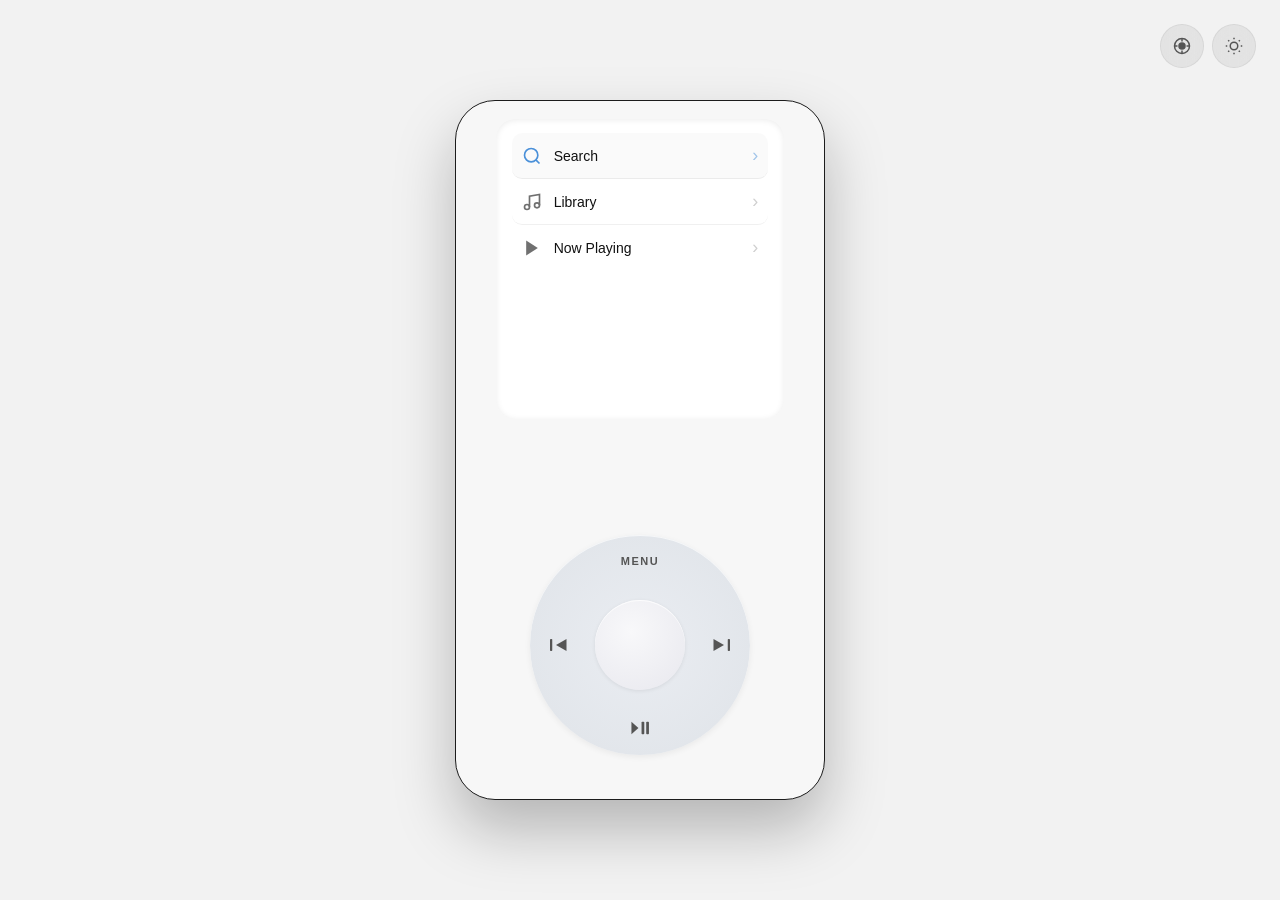
==== static/index.html @ bee4ed1a "Optimize search speed, 8 color themes, and quality selector" ====
<!DOCTYPE html>
<html lang="en">

<head>
  <meta charset="UTF-8">
  <meta name="viewport" content="width=device-width, initial-scale=1.0, maximum-scale=1.0, user-scalable=no">
  <title>iPod Music Player</title>
  <meta name="description" content="Pixel-accurate iPod Classic with light/dark theme toggle">
  <link rel="stylesheet" href="/static/style.css">
</head>

<body>
  <div class="canvas">
    <!-- Theme controls -->
    <div class="theme-controls">
      <button class="theme-cycle" id="themeCycle" title="Change color theme">
        <svg width="18" height="18" viewBox="0 0 24 24" fill="none" stroke="currentColor" stroke-width="2">
          <circle cx="12" cy="12" r="10" />
          <circle cx="12" cy="12" r="4" fill="currentColor" />
          <line x1="12" y1="2" x2="12" y2="6" />
          <line x1="12" y1="18" x2="12" y2="22" />
          <line x1="2" y1="12" x2="6" y2="12" />
          <line x1="18" y1="12" x2="22" y2="12" />
        </svg>
      </button>
      <button class="theme-toggle" id="themeToggle" title="Light / Dark">
        <svg id="themeIconSun" width="18" height="18" viewBox="0 0 24 24" fill="none" stroke="currentColor"
          stroke-width="2">
          <circle cx="12" cy="12" r="5" />
          <line x1="12" y1="1" x2="12" y2="3" />
          <line x1="12" y1="21" x2="12" y2="23" />
          <line x1="4.22" y1="4.22" x2="5.64" y2="5.64" />
          <line x1="18.36" y1="18.36" x2="19.78" y2="19.78" />
          <line x1="1" y1="12" x2="3" y2="12" />
          <line x1="21" y1="12" x2="23" y2="12" />
          <line x1="4.22" y1="19.78" x2="5.64" y2="18.36" />
          <line x1="18.36" y1="5.64" x2="19.78" y2="4.22" />
        </svg>
        <svg id="themeIconMoon" width="18" height="18" viewBox="0 0 24 24" fill="none" stroke="currentColor"
          stroke-width="2" style="display:none">
          <path d="M21 12.79A9 9 0 1111.21 3 7 7 0 0021 12.79z" />
        </svg>
      </button>
    </div>

    <!-- Single iPod device -->
    <div class="device" id="device">
      <div class="screen" id="screen">

        <!-- MENU VIEW -->
        <div class="view active" id="viewMenu">
          <div class="menu-list">
            <div class="menu-item selected" data-action="search">
              <svg class="menu-icon" width="18" height="18" viewBox="0 0 24 24" fill="none" stroke="currentColor"
                stroke-width="2">
                <circle cx="11" cy="11" r="8" />
                <path d="M21 21l-4.35-4.35" />
              </svg>
              <span>Search</span><span class="menu-arrow">›</span>
            </div>
            <div class="menu-item" data-action="library">
              <svg class="menu-icon" width="18" height="18" viewBox="0 0 24 24" fill="none" stroke="currentColor"
                stroke-width="2">
                <path d="M9 18V5l12-2v13" />
                <circle cx="6" cy="18" r="3" />
                <circle cx="18" cy="16" r="3" />
              </svg>
              <span>Library</span><span class="menu-badge" id="libraryBadge"></span><span class="menu-arrow">›</span>
            </div>
            <div class="menu-item" data-action="nowplaying">
              <svg class="menu-icon" width="18" height="18" viewBox="0 0 24 24" fill="currentColor">
                <polygon points="5,3 19,12 5,21" />
              </svg>
              <span>Now Playing</span><span class="menu-arrow">›</span>
            </div>
          </div>
        </div>

        <!-- SEARCH VIEW -->
        <div class="view" id="viewSearch">
          <div class="search-container">
            <input type="text" id="searchInput" placeholder="Search songs..." autocomplete="off" spellcheck="false">
          </div>
          <div class="suggestions-dropdown hidden" id="suggestionsDropdown"></div>
          <div id="searchStatus" class="search-status"></div>
          <div id="searchResult" class="search-result hidden">
            <div class="result-title" id="resultTitle"></div>
            <div class="result-meta" id="resultMeta"></div>
            <div class="quality-selector" id="qualitySelector">
              <div class="quality-label">Quality</div>
              <div class="quality-options">
                <button class="quality-opt" data-quality="320" data-label="High">
                  <span class="q-name">High</span>
                  <span class="q-detail">320kbps · <span class="q-size"></span></span>
                </button>
                <button class="quality-opt active" data-quality="192" data-label="Medium">
                  <span class="q-name">Medium</span>
                  <span class="q-detail">192kbps · <span class="q-size"></span></span>
                </button>
                <button class="quality-opt" data-quality="128" data-label="Low">
                  <span class="q-name">Low</span>
                  <span class="q-detail">128kbps · <span class="q-size"></span></span>
                </button>
              </div>
            </div>
            <button id="downloadBtn" class="download-btn"><svg width="14" height="14" viewBox="0 0 24 24" fill="none"
                stroke="currentColor" stroke-width="2.5">
                <path d="M21 15v4a2 2 0 01-2 2H5a2 2 0 01-2-2v-4" />
                <polyline points="7,10 12,15 17,10" />
                <line x1="12" y1="15" x2="12" y2="3" />
              </svg><span>Download</span></button>
            <div class="download-progress-wrap hidden" id="downloadProgressWrap">
              <div class="download-progress-bar">
                <div class="download-progress-fill" id="downloadProgressFill"></div>
              </div>
              <div class="download-progress-text" id="downloadProgressText">0%</div>
            </div>
            <div id="downloadStatus" class="download-status"></div>
          </div>
        </div>

        <!-- LIBRARY VIEW -->
        <div class="view" id="viewLibrary">
          <div class="library-list" id="libraryList">
            <div class="library-empty">No songs yet.<br>Search & download!</div>
          </div>
        </div>

        <!-- NOW PLAYING VIEW -->
        <div class="view" id="viewNowPlaying">
          <div class="np-content">
            <div class="np-artwork" id="npArtwork">
              <div class="np-artwork-placeholder">
                <svg width="40" height="40" viewBox="0 0 24 24" fill="currentColor">
                  <path d="M12 3v10.55c-.59-.34-1.27-.55-2-.55C7.79 13 6 14.79 6 17s1.79 4 4 4 4-1.79 4-4V7h4V3h-6z" />
                </svg>
              </div>
            </div>
            <div class="np-info">
              <div class="np-title" id="npTitle">No song playing</div>
              <div class="np-artist" id="npArtist"></div>
              <div class="np-trackcount" id="npTrackNum"></div>
            </div>
          </div>
          <div class="np-transport">
            <div class="np-transport-icons">
              <button class="transport-icon-btn" id="btnShuffle" title="Shuffle"><svg width="16" height="16"
                  viewBox="0 0 24 24" fill="none" stroke="currentColor" stroke-width="2">
                  <polyline points="16,3 21,3 21,8" />
                  <line x1="4" y1="20" x2="21" y2="3" />
                  <polyline points="21,16 21,21 16,21" />
                  <line x1="15" y1="15" x2="21" y2="21" />
                  <line x1="4" y1="4" x2="9" y2="9" />
                </svg></button>
              <button class="transport-icon-btn" id="btnRepeat" title="Repeat"><svg width="16" height="16"
                  viewBox="0 0 24 24" fill="none" stroke="currentColor" stroke-width="2">
                  <polyline points="17,1 21,5 17,9" />
                  <path d="M3 11V9a4 4 0 014-4h14" />
                  <polyline points="7,23 3,19 7,15" />
                  <path d="M21 13v2a4 4 0 01-4 4H3" />
                </svg></button>
            </div>
            <div class="progress-bar-container">
              <div class="progress-bar" id="npProgressBar">
                <div class="progress-fill" id="npProgressFill" style="width:0%"></div>
                <div class="progress-knob" id="npProgressKnob"></div>
              </div>
            </div>
            <div class="progress-times">
              <span class="progress-time" id="npTimeElapsed">0:00</span>
              <span class="progress-time" id="npTimeTotal">-0:00</span>
            </div>
          </div>
        </div>

        <div class="loading-overlay hidden" id="loadingOverlay">
          <div class="loading-disc"></div>
          <div class="loading-text" id="loadingText">Loading...</div>
        </div>
        <div class="toast hidden" id="toast"></div>
      </div>

      <!-- Click Wheel -->
      <div class="wheel" id="clickWheel">
        <button class="wheel-label wheel-label-top" id="btnMenu">MENU</button>
        <button class="wheel-label wheel-label-left" id="btnPrev">
          <svg width="18" height="14" viewBox="0 0 24 18" fill="currentColor">
            <rect x="0" y="1" width="3" height="16" rx="1" />
            <polygon points="22,1 8,9 22,17" />
          </svg>
        </button>
        <button class="wheel-label wheel-label-right" id="btnNext">
          <svg width="18" height="14" viewBox="0 0 24 18" fill="currentColor">
            <rect x="21" y="1" width="3" height="16" rx="1" />
            <polygon points="2,1 16,9 2,17" />
          </svg>
        </button>
        <button class="wheel-label wheel-label-bottom" id="btnPlay">
          <svg width="20" height="14" viewBox="0 0 24 18" fill="currentColor">
            <polygon points="1,1 10,9 1,17" />
            <rect x="14" y="1" width="3.5" height="16" rx="1" />
            <rect x="20" y="1" width="3.5" height="16" rx="1" />
          </svg>
        </button>
        <button class="wheel-center" id="btnSelect"></button>
      </div>
    </div>
  </div>

  <audio id="audioPlayer" preload="auto"></audio>
  <script src="/static/app.js"></script>
</body>

</html>
---- static/style.css ----
* {
  margin: 0;
  padding: 0;
  box-sizing: border-box
}

/* ═══ THEME VARIABLES ═══ */
:root {
  --bg: #f2f2f2;
  --device-bg: #f7f7f7;
  --device-border: #1c1c1c;
  --device-shadow: rgba(0, 0, 0, 0.25);
  --screen-bg: #ffffff;
  --screen-shadow: rgba(0, 0, 0, 0.08);
  --header-color: #6b6b6b;
  --text-primary: #111;
  --text-secondary: #666;
  --text-muted: #999;
  --artwork-bg: #e8e8ee;
  --icon-color: #555;
  --transport-icon: #999;
  --bar-bg: #e5e5e5;
  --wheel-bg: radial-gradient(circle at center, #eaedf2 0%, #dfe3e8 100%);
  --wheel-shadow-outer: rgba(0, 0, 0, 0.06);
  --wheel-inner: rgba(255, 255, 255, 0.7);
  --center-bg: radial-gradient(circle at 40% 35%, #f8f8fa, #e8e8ee);
  --center-shadow: rgba(0, 0, 0, 0.08);
  --center-inner: rgba(255, 255, 255, 0.8);
  --wheel-label-color: #555;
  --divider: rgba(0, 0, 0, 0.06);
  --input-bg: rgba(0, 0, 0, 0.04);
  --input-border: rgba(0, 0, 0, 0.1);
  --card-bg: rgba(0, 0, 0, 0.02);
  --card-border: rgba(0, 0, 0, 0.06);
  --badge-text: #fff;
  --toggle-bg: rgba(0, 0, 0, 0.06);
  --toggle-color: #555;
  --accent: #4a90d9;
  --accent-fill: linear-gradient(90deg, #4aa3ff, #5bb0ff);
  --success: #4caf50;
  --danger: #ef5350;
}

/* Dark */
[data-theme="dark"] {
  --bg: #16181d;
  --device-bg: #1e2128;
  --device-border: #2a2d36;
  --device-shadow: rgba(0, 0, 0, 0.35);
  --screen-bg: linear-gradient(180deg, #252830 0%, #1a1d24 100%);
  --screen-shadow: rgba(0, 0, 0, 0.2);
  --header-color: #9ca3b0;
  --text-primary: #eaedf2;
  --text-secondary: #a8b0c0;
  --text-muted: #5e6678;
  --artwork-bg: #282c36;
  --icon-color: #7a84a0;
  --transport-icon: #7a84a0;
  --bar-bg: #30343e;
  --wheel-bg: radial-gradient(circle at center, #23262e 0%, #1c1f26 70%);
  --wheel-shadow-outer: rgba(0, 0, 0, 0.12);
  --wheel-inner: rgba(255, 255, 255, 0.04);
  --center-bg: radial-gradient(circle at 40% 35%, #2e3240, #252830);
  --center-shadow: rgba(0, 0, 0, 0.15);
  --center-inner: rgba(255, 255, 255, 0.05);
  --wheel-label-color: #7a84a0;
  --divider: rgba(255, 255, 255, 0.06);
  --input-bg: rgba(255, 255, 255, 0.07);
  --input-border: rgba(255, 255, 255, 0.1);
  --card-bg: rgba(255, 255, 255, 0.04);
  --card-border: rgba(255, 255, 255, 0.07);
  --badge-text: #fff;
  --toggle-bg: rgba(255, 255, 255, 0.07);
  --toggle-color: #9ca3b0;
  --accent: #6c8cff;
  --accent-fill: linear-gradient(90deg, #6c8cff, #a78bfa);
  --success: #5ee0a0;
  --danger: #f87171;
}

/* ═══ DARK FUTURISTIC THEMES ═══ */

/* Cyber Violet — deep purple + electric cyan */
[data-theme="cyber"] {
  --bg: #0a0a1a;
  --device-bg: #0f0f2a;
  --device-border: #1a1a3e;
  --device-shadow: rgba(138, 43, 226, 0.2);
  --screen-bg: linear-gradient(180deg, #12122e 0%, #08081a 100%);
  --screen-shadow: rgba(0, 0, 0, 0.4);
  --text-primary: #e8e0ff;
  --text-secondary: #b8a5e0;
  --text-muted: #6a5a8e;
  --artwork-bg: #1a1a3e;
  --icon-color: #8a6abf;
  --transport-icon: #8a6abf;
  --bar-bg: #1e1e42;
  --wheel-bg: radial-gradient(circle at center, #15153a 0%, #0c0c24 70%);
  --wheel-shadow-outer: rgba(138, 43, 226, 0.1);
  --wheel-inner: rgba(138, 43, 226, 0.04);
  --center-bg: radial-gradient(circle at 40% 35%, #1e1e48, #12122e);
  --center-shadow: rgba(0, 0, 0, 0.3);
  --center-inner: rgba(138, 43, 226, 0.06);
  --wheel-label-color: #8a6abf;
  --divider: rgba(138, 43, 226, 0.08);
  --input-bg: rgba(138, 43, 226, 0.08);
  --input-border: rgba(138, 43, 226, 0.15);
  --card-bg: rgba(138, 43, 226, 0.04);
  --card-border: rgba(138, 43, 226, 0.1);
  --badge-text: #fff;
  --toggle-bg: rgba(138, 43, 226, 0.1);
  --toggle-color: #b8a5e0;
  --accent: #00e5ff;
  --accent-fill: linear-gradient(90deg, #00e5ff, #7c4dff);
  --success: #00e676;
  --danger: #ff1744;
  --header-color: #8a6abf;
}

/* Neon Emerald — dark charcoal + neon green */
[data-theme="neon"] {
  --bg: #050a08;
  --device-bg: #0a1510;
  --device-border: #0d2018;
  --device-shadow: rgba(0, 255, 136, 0.12);
  --screen-bg: linear-gradient(180deg, #0d1f18 0%, #060e0a 100%);
  --screen-shadow: rgba(0, 0, 0, 0.4);
  --text-primary: #e0fff0;
  --text-secondary: #8fd4b0;
  --text-muted: #4a7a62;
  --artwork-bg: #0d2018;
  --icon-color: #5ab888;
  --transport-icon: #5ab888;
  --bar-bg: #122d20;
  --wheel-bg: radial-gradient(circle at center, #0f2418 0%, #081510 70%);
  --wheel-shadow-outer: rgba(0, 255, 136, 0.06);
  --wheel-inner: rgba(0, 255, 136, 0.03);
  --center-bg: radial-gradient(circle at 40% 35%, #143828, #0d2018);
  --center-shadow: rgba(0, 0, 0, 0.3);
  --center-inner: rgba(0, 255, 136, 0.05);
  --wheel-label-color: #5ab888;
  --divider: rgba(0, 255, 136, 0.06);
  --input-bg: rgba(0, 255, 136, 0.06);
  --input-border: rgba(0, 255, 136, 0.12);
  --card-bg: rgba(0, 255, 136, 0.03);
  --card-border: rgba(0, 255, 136, 0.08);
  --badge-text: #fff;
  --toggle-bg: rgba(0, 255, 136, 0.08);
  --toggle-color: #8fd4b0;
  --accent: #00ff88;
  --accent-fill: linear-gradient(90deg, #00ff88, #00cc6a);
  --success: #00ff88;
  --danger: #ff4444;
  --header-color: #5ab888;
}

/* Molten — obsidian black + molten orange-red */
[data-theme="molten"] {
  --bg: #0a0604;
  --device-bg: #140c08;
  --device-border: #2a1508;
  --device-shadow: rgba(255, 87, 34, 0.15);
  --screen-bg: linear-gradient(180deg, #1a0e08 0%, #0a0604 100%);
  --screen-shadow: rgba(0, 0, 0, 0.4);
  --text-primary: #fff0e0;
  --text-secondary: #d4a87a;
  --text-muted: #7a5a3a;
  --artwork-bg: #2a1508;
  --icon-color: #c07040;
  --transport-icon: #c07040;
  --bar-bg: #2d1810;
  --wheel-bg: radial-gradient(circle at center, #1a0e08 0%, #100804 70%);
  --wheel-shadow-outer: rgba(255, 87, 34, 0.08);
  --wheel-inner: rgba(255, 87, 34, 0.03);
  --center-bg: radial-gradient(circle at 40% 35%, #241408, #1a0e08);
  --center-shadow: rgba(0, 0, 0, 0.3);
  --center-inner: rgba(255, 87, 34, 0.05);
  --wheel-label-color: #c07040;
  --divider: rgba(255, 87, 34, 0.06);
  --input-bg: rgba(255, 87, 34, 0.06);
  --input-border: rgba(255, 87, 34, 0.12);
  --card-bg: rgba(255, 87, 34, 0.03);
  --card-border: rgba(255, 87, 34, 0.08);
  --badge-text: #fff;
  --toggle-bg: rgba(255, 87, 34, 0.08);
  --toggle-color: #d4a87a;
  --accent: #ff5722;
  --accent-fill: linear-gradient(90deg, #ff5722, #ff9100);
  --success: #ffab00;
  --danger: #ff1744;
  --header-color: #c07040;
}

/* ═══ MINIMALIST THEMES ═══ */

/* Sand — warm cream + terracotta */
[data-theme="sand"] {
  --bg: #f5f0e8;
  --device-bg: #faf6ee;
  --device-border: #c8b8a0;
  --device-shadow: rgba(120, 90, 50, 0.12);
  --screen-bg: #fdfaf4;
  --screen-shadow: rgba(120, 90, 50, 0.06);
  --text-primary: #3a2e22;
  --text-secondary: #7a6a55;
  --text-muted: #b0a08a;
  --artwork-bg: #efe8da;
  --icon-color: #8a7a65;
  --transport-icon: #b0a08a;
  --bar-bg: #e8e0d0;
  --wheel-bg: radial-gradient(circle at center, #f0e8d8 0%, #e5dcc8 100%);
  --wheel-shadow-outer: rgba(120, 90, 50, 0.06);
  --wheel-inner: rgba(255, 255, 255, 0.7);
  --center-bg: radial-gradient(circle at 40% 35%, #faf6ee, #efe8da);
  --center-shadow: rgba(120, 90, 50, 0.08);
  --center-inner: rgba(255, 255, 255, 0.8);
  --wheel-label-color: #8a7a65;
  --divider: rgba(120, 90, 50, 0.06);
  --input-bg: rgba(120, 90, 50, 0.04);
  --input-border: rgba(120, 90, 50, 0.1);
  --card-bg: rgba(120, 90, 50, 0.02);
  --card-border: rgba(120, 90, 50, 0.06);
  --badge-text: #fff;
  --toggle-bg: rgba(120, 90, 50, 0.06);
  --toggle-color: #8a7a65;
  --accent: #c45e3a;
  --accent-fill: linear-gradient(90deg, #c45e3a, #d4784e);
  --success: #6a9a5a;
  --danger: #c44a3a;
  --header-color: #8a7a65;
}

/* Ocean — soft blue-grey + deep teal */
[data-theme="ocean"] {
  --bg: #edf2f7;
  --device-bg: #f5f8fb;
  --device-border: #a0b8d0;
  --device-shadow: rgba(50, 80, 120, 0.12);
  --screen-bg: #f8fbfd;
  --screen-shadow: rgba(50, 80, 120, 0.06);
  --text-primary: #1a2a3a;
  --text-secondary: #4a6a8a;
  --text-muted: #8aa0b8;
  --artwork-bg: #dce8f2;
  --icon-color: #5a7a98;
  --transport-icon: #8aa0b8;
  --bar-bg: #d0e0ee;
  --wheel-bg: radial-gradient(circle at center, #e5eef5 0%, #d5e2ee 100%);
  --wheel-shadow-outer: rgba(50, 80, 120, 0.06);
  --wheel-inner: rgba(255, 255, 255, 0.7);
  --center-bg: radial-gradient(circle at 40% 35%, #f0f5fa, #e0eaf4);
  --center-shadow: rgba(50, 80, 120, 0.08);
  --center-inner: rgba(255, 255, 255, 0.8);
  --wheel-label-color: #5a7a98;
  --divider: rgba(50, 80, 120, 0.06);
  --input-bg: rgba(50, 80, 120, 0.04);
  --input-border: rgba(50, 80, 120, 0.1);
  --card-bg: rgba(50, 80, 120, 0.02);
  --card-border: rgba(50, 80, 120, 0.06);
  --badge-text: #fff;
  --toggle-bg: rgba(50, 80, 120, 0.06);
  --toggle-color: #5a7a98;
  --accent: #0d8a8a;
  --accent-fill: linear-gradient(90deg, #0d8a8a, #14a0a0);
  --success: #2e8b57;
  --danger: #dc4a55;
  --header-color: #5a7a98;
}

/* Rose — blush pink + muted mauve */
[data-theme="rose"] {
  --bg: #f8f0f2;
  --device-bg: #fcf6f8;
  --device-border: #d4a8b8;
  --device-shadow: rgba(160, 80, 110, 0.1);
  --screen-bg: #fdf9fa;
  --screen-shadow: rgba(160, 80, 110, 0.06);
  --text-primary: #2e1a22;
  --text-secondary: #7a4a5e;
  --text-muted: #b88a9e;
  --artwork-bg: #f0dce4;
  --icon-color: #9a6a80;
  --transport-icon: #b88a9e;
  --bar-bg: #ecd0da;
  --wheel-bg: radial-gradient(circle at center, #f2e0e8 0%, #e8d0da 100%);
  --wheel-shadow-outer: rgba(160, 80, 110, 0.06);
  --wheel-inner: rgba(255, 255, 255, 0.7);
  --center-bg: radial-gradient(circle at 40% 35%, #faf2f6, #f0dce4);
  --center-shadow: rgba(160, 80, 110, 0.08);
  --center-inner: rgba(255, 255, 255, 0.8);
  --wheel-label-color: #9a6a80;
  --divider: rgba(160, 80, 110, 0.06);
  --input-bg: rgba(160, 80, 110, 0.04);
  --input-border: rgba(160, 80, 110, 0.1);
  --card-bg: rgba(160, 80, 110, 0.02);
  --card-border: rgba(160, 80, 110, 0.06);
  --badge-text: #fff;
  --toggle-bg: rgba(160, 80, 110, 0.06);
  --toggle-color: #9a6a80;
  --accent: #c44a7a;
  --accent-fill: linear-gradient(90deg, #c44a7a, #d06a90);
  --success: #6a9a6a;
  --danger: #c44a4a;
  --header-color: #9a6a80;
}

body {
  min-height: 100vh;
  display: flex;
  align-items: center;
  justify-content: center;
  background: var(--bg);
  font-family: -apple-system, BlinkMacSystemFont, 'Helvetica Neue', sans-serif;
  overflow: auto;
  -webkit-font-smoothing: antialiased;
  transition: background 0.4s ease
}

.canvas {
  display: flex;
  justify-content: center;
  align-items: center;
  min-height: 100vh;
  padding: 40px 20px;
  position: relative
}

/* Theme controls */
.theme-controls {
  position: fixed;
  top: 24px;
  right: 24px;
  display: flex;
  gap: 8px;
  z-index: 100;
}

.theme-toggle,
.theme-cycle {
  width: 44px;
  height: 44px;
  border-radius: 50%;
  background: var(--toggle-bg);
  border: 1px solid var(--divider);
  color: var(--toggle-color);
  cursor: pointer;
  display: flex;
  align-items: center;
  justify-content: center;
  transition: all 0.3s ease;
  backdrop-filter: blur(8px);
  -webkit-tap-highlight-color: transparent
}

.theme-toggle:hover,
.theme-cycle:hover {
  transform: scale(1.1);
  box-shadow: 0 2px 12px rgba(0, 0, 0, 0.1)
}

.theme-toggle:active,
.theme-cycle:active {
  transform: scale(0.95)
}

/* Device */
.device {
  width: 370px;
  height: 700px;
  border-radius: 40px;
  background: var(--device-bg);
  border: 1.5px solid var(--device-border);
  display: flex;
  flex-direction: column;
  align-items: center;
  padding: 18px 20px 24px;
  position: relative;
  user-select: none;
  box-shadow: 0 30px 60px var(--device-shadow);
  transition: background 0.4s ease, border-color 0.4s ease, box-shadow 0.4s ease
}

/* Screen */
.screen {
  width: 88%;
  height: 300px;
  border-radius: 20px;
  background: var(--screen-bg);
  overflow: hidden;
  position: relative;
  display: flex;
  flex-direction: column;
  box-shadow: inset 0 1px 6px var(--screen-shadow);
  transition: background 0.4s ease, box-shadow 0.4s ease
}

/* Views */
.view {
  position: absolute;
  top: 0;
  left: 0;
  right: 0;
  bottom: 0;
  padding: 0 16px 10px;
  display: none;
  flex-direction: column;
  overflow-y: auto;
  overflow-x: hidden
}

.view.active {
  display: flex
}

#viewMenu,
#viewSearch,
#viewLibrary {
  padding-top: 14px
}

#viewNowPlaying {
  padding-top: 0
}

.view::-webkit-scrollbar {
  width: 2px
}

.view::-webkit-scrollbar-thumb {
  background: rgba(74, 163, 255, 0.15);
  border-radius: 2px
}

/* Now Playing */
.np-content {
  display: flex;
  flex-direction: column;
  align-items: center;
  gap: 8px;
  padding: 14px 16px 0;
  flex: 1
}

.np-artwork {
  width: 110px;
  height: 110px;
  border-radius: 12px;
  background: var(--artwork-bg);
  display: flex;
  align-items: center;
  justify-content: center;
  overflow: hidden;
  flex-shrink: 0;
  box-shadow: 0 4px 14px rgba(0, 0, 0, 0.18);
  transition: background 0.3s
}

.np-artwork img {
  width: 100%;
  height: 100%;
  object-fit: cover
}

.np-artwork-placeholder {
  color: var(--text-muted);
  opacity: 0.5
}

.np-info {
  width: 100%;
  text-align: center;
  padding-top: 2px
}

.np-title {
  font-size: 16px;
  font-weight: 600;
  line-height: 1.25;
  margin-bottom: 4px;
  white-space: nowrap;
  overflow: hidden;
  text-overflow: ellipsis;
  color: var(--text-primary);
  transition: color 0.3s
}

.np-artist {
  font-size: 13px;
  margin-bottom: 4px;
  white-space: nowrap;
  overflow: hidden;
  text-overflow: ellipsis;
  color: var(--text-secondary);
  transition: color 0.3s
}

.np-trackcount {
  font-size: 11px;
  color: var(--text-muted);
  transition: color 0.3s
}

.np-transport {
  padding: 0 16px 12px;
  flex-shrink: 0
}

.np-transport-icons {
  display: flex;
  justify-content: space-between;
  align-items: center;
  margin-bottom: 6px;
  padding: 0 2px
}

.transport-icon-btn {
  background: none;
  border: none;
  cursor: pointer;
  padding: 4px;
  -webkit-tap-highlight-color: transparent;
  color: var(--transport-icon);
  opacity: 0.6;
  transition: all 0.1s
}

.transport-icon-btn:hover {
  opacity: 1
}

.transport-icon-btn.active {
  opacity: 1;
  color: var(--accent)
}

.progress-bar-container {
  padding: 0 2px
}

.progress-bar {
  width: 100%;
  height: 8px;
  border-radius: 8px;
  position: relative;
  overflow: visible;
  cursor: pointer;
  background: var(--bar-bg);
  transition: background 0.3s
}

.progress-fill {
  height: 100%;
  border-radius: 8px;
  background: var(--accent-fill);
  transition: width 0.3s linear
}

.progress-knob {
  position: absolute;
  top: 50%;
  left: 0%;
  transform: translate(-50%, -50%);
  width: 14px;
  height: 14px;
  background: #fff;
  border-radius: 50%;
  box-shadow: 0 1px 4px rgba(0, 0, 0, 0.35);
  pointer-events: none;
  z-index: 2;
  transition: left 0.3s linear
}

.progress-times {
  display: flex;
  justify-content: space-between;
  margin-top: 6px;
  padding: 0 2px
}

.progress-time {
  font-size: 12px;
  font-variant-numeric: tabular-nums;
  color: var(--text-muted);
  transition: color 0.3s
}

/* Click Wheel */
.wheel {
  width: 220px;
  height: 220px;
  border-radius: 50%;
  position: relative;
  margin-top: auto;
  margin-bottom: 20px;
  display: flex;
  align-items: center;
  justify-content: center;
  background: var(--wheel-bg);
  box-shadow: inset 0 1px 0 var(--wheel-inner), 0 2px 6px var(--wheel-shadow-outer);
  transition: all 0.4s ease
}

.wheel-center {
  width: 90px;
  height: 90px;
  border-radius: 50%;
  cursor: pointer;
  border: none;
  position: absolute;
  top: 50%;
  left: 50%;
  transform: translate(-50%, -50%);
  z-index: 3;
  background: var(--center-bg);
  box-shadow: 0 1px 4px var(--center-shadow), inset 0 1px 0 var(--center-inner);
  transition: all 0.3s ease;
  -webkit-tap-highlight-color: transparent;
  touch-action: manipulation
}

.wheel-center:active {
  transform: translate(-50%, -50%) scale(0.95);
  transition: all 0.03s
}

.wheel-label {
  position: absolute;
  z-index: 4;
  background: none;
  border: none;
  cursor: pointer;
  -webkit-tap-highlight-color: transparent;
  touch-action: manipulation;
  transition: all 0.08s;
  display: flex;
  align-items: center;
  justify-content: center;
  padding: 10px;
  color: var(--wheel-label-color);
  font-weight: 600;
  font-size: 11px;
  letter-spacing: 1.5px;
  font-family: inherit
}

.wheel-label-top {
  top: 10px;
  left: 50%;
  transform: translateX(-50%)
}

.wheel-label-top:active {
  transform: translateX(-50%) scale(0.9)
}

.wheel-label-bottom {
  bottom: 10px;
  left: 50%;
  transform: translateX(-50%)
}

.wheel-label-bottom:active {
  transform: translateX(-50%) scale(0.9)
}

.wheel-label-left {
  left: 10px;
  top: 50%;
  transform: translateY(-50%)
}

.wheel-label-left:active {
  transform: translateY(-50%) scale(0.85)
}

.wheel-label-right {
  right: 10px;
  top: 50%;
  transform: translateY(-50%)
}

.wheel-label-right:active {
  transform: translateY(-50%) scale(0.85)
}

/* Menu */
.menu-list {
  display: flex;
  flex-direction: column
}

.menu-item {
  display: flex;
  align-items: center;
  gap: 12px;
  padding: 12px 10px;
  border-radius: 10px;
  font-size: 14px;
  font-weight: 500;
  cursor: pointer;
  transition: all 0.1s;
  -webkit-tap-highlight-color: transparent;
  touch-action: manipulation;
  border-bottom: 1px solid var(--divider);
  color: var(--text-primary)
}

.menu-item:last-child {
  border-bottom: none
}

.menu-item:active {
  transform: scale(0.97)
}

.menu-item.selected {
  background: var(--card-bg)
}

.menu-icon {
  width: 20px;
  height: 20px;
  display: flex;
  align-items: center;
  justify-content: center;
  color: inherit;
  flex-shrink: 0;
  opacity: 0.6
}

.menu-item.selected .menu-icon {
  opacity: 1;
  color: var(--accent)
}

.menu-item .menu-arrow {
  margin-left: auto;
  font-size: 18px;
  opacity: 0.2
}

.menu-item.selected .menu-arrow {
  opacity: 0.5;
  color: var(--accent)
}

.menu-badge {
  background: var(--accent);
  color: var(--badge-text);
  font-size: 9px;
  font-weight: 700;
  padding: 1px 6px;
  border-radius: 8px
}

.menu-badge:empty {
  display: none
}

/* Search */
.search-container {
  display: flex;
  gap: 6px;
  margin-bottom: 8px
}

#searchInput {
  flex: 1;
  background: var(--input-bg);
  border: 1px solid var(--input-border);
  border-radius: 10px;
  color: var(--text-primary);
  padding: 9px 12px;
  font-size: 13px;
  font-family: inherit;
  outline: none;
  transition: all 0.15s
}

#searchInput:focus {
  border-color: var(--accent);
  box-shadow: 0 0 0 2px rgba(74, 163, 255, 0.2)
}

#searchInput::placeholder {
  color: var(--text-muted)
}

.search-status {
  font-size: 11px;
  color: var(--accent);
  min-height: 14px;
  padding: 2px
}

.search-status.error-text {
  color: var(--danger)
}

/* Suggestions Dropdown */
.suggestions-dropdown {
  max-height: 160px;
  overflow-y: auto;
  border-radius: 10px;
  background: var(--card-bg);
  border: 1px solid var(--card-border);
  margin-top: 4px;
  transition: opacity 0.2s ease;
}

.suggestions-dropdown.hidden {
  display: none;
}

.suggestions-dropdown .suggestion-item {
  display: flex;
  align-items: center;
  gap: 8px;
  padding: 7px 10px;
  cursor: pointer;
  border-bottom: 1px solid var(--divider);
  transition: background 0.15s;
}

.suggestions-dropdown .suggestion-item:last-child {
  border-bottom: none;
}

.suggestions-dropdown .suggestion-item:hover,
.suggestions-dropdown .suggestion-item.selected {
  background: var(--accent-fill);
  color: #fff;
}

.suggestion-thumb {
  width: 32px;
  height: 32px;
  border-radius: 5px;
  object-fit: cover;
  flex-shrink: 0;
  background: var(--artwork-bg);
}

.suggestion-info {
  flex: 1;
  min-width: 0;
}

.suggestion-title {
  font-size: 12px;
  font-weight: 600;
  white-space: nowrap;
  overflow: hidden;
  text-overflow: ellipsis;
  color: var(--text-primary);
}

.suggestion-item:hover .suggestion-title,
.suggestion-item.selected .suggestion-title {
  color: #fff;
}

.suggestion-artist {
  font-size: 10px;
  color: var(--text-muted);
  white-space: nowrap;
  overflow: hidden;
  text-overflow: ellipsis;
}

.suggestion-item:hover .suggestion-artist,
.suggestion-item.selected .suggestion-artist {
  color: rgba(255, 255, 255, 0.8);
}

.suggestion-dur {
  font-size: 10px;
  color: var(--text-muted);
  flex-shrink: 0;
  font-variant-numeric: tabular-nums;
}

.suggestion-item:hover .suggestion-dur,
.suggestion-item.selected .suggestion-dur {
  color: rgba(255, 255, 255, 0.7);
}

.suggestions-loading {
  padding: 10px;
  text-align: center;
  font-size: 11px;
  color: var(--text-muted);
}

.search-result {
  padding: 10px 0;
  margin-top: 4px
}

.search-result.hidden {
  display: none
}

.result-title {
  font-size: 13px;
  font-weight: 600;
  color: var(--text-primary);
  margin-bottom: 3px;
  white-space: nowrap;
  overflow: hidden;
  text-overflow: ellipsis
}

.result-meta {
  font-size: 10px;
  color: var(--text-muted);
  margin-bottom: 8px
}

/* Quality Selector */
.quality-selector {
  margin: 8px 0 6px;
}

.quality-label {
  font-size: 10px;
  font-weight: 600;
  color: var(--text-muted);
  text-transform: uppercase;
  letter-spacing: 0.5px;
  margin-bottom: 5px;
}

.quality-options {
  display: flex;
  gap: 5px;
}

.quality-opt {
  flex: 1;
  background: transparent;
  border: 1px solid transparent;
  border-radius: 8px;
  padding: 6px 4px;
  cursor: pointer;
  text-align: center;
  transition: all 0.15s;
  display: flex;
  flex-direction: column;
  gap: 2px;
}

.quality-opt:hover {
  border-color: var(--accent);
}

.quality-opt.active {
  background: var(--accent);
  border-color: var(--accent);
  color: #fff;
}

.q-name {
  font-size: 11px;
  font-weight: 700;
  color: var(--text-primary);
}

.quality-opt.active .q-name {
  color: #fff;
}

.q-detail {
  font-size: 9px;
  color: var(--text-muted);
  white-space: nowrap;
}

.quality-opt.active .q-detail {
  color: rgba(255, 255, 255, 0.8);
}

.download-btn {
  width: 100%;
  background: var(--accent);
  color: #fff;
  border: none;
  border-radius: 8px;
  padding: 9px;
  font-size: 12px;
  font-weight: 600;
  font-family: inherit;
  cursor: pointer;
  transition: all 0.1s;
  display: flex;
  align-items: center;
  justify-content: center;
  gap: 5px
}

.download-btn:active {
  transform: scale(0.96)
}

.download-btn:disabled {
  opacity: 0.3
}

.download-progress-wrap {
  margin-top: 6px;
  display: flex;
  align-items: center;
  gap: 6px
}

.download-progress-wrap.hidden {
  display: none
}

.download-progress-bar {
  flex: 1;
  height: 3px;
  background: var(--bar-bg);
  border-radius: 2px;
  overflow: hidden
}

.download-progress-fill {
  height: 100%;
  width: 0%;
  background: var(--accent);
  border-radius: 2px;
  transition: width 0.3s
}

.download-progress-text {
  font-size: 9px;
  color: var(--accent);
  min-width: 24px;
  text-align: right;
  font-weight: 600
}

.download-status {
  font-size: 10px;
  color: var(--accent);
  margin-top: 4px;
  min-height: 12px
}

.download-status.success {
  color: var(--success)
}

.download-status.error {
  color: var(--danger)
}

/* Library */
.library-list {
  display: flex;
  flex-direction: column
}

.library-empty {
  color: var(--text-muted);
  font-size: 12px;
  text-align: center;
  padding: 40px 12px;
  line-height: 1.5
}

.library-item {
  display: flex;
  align-items: center;
  gap: 8px;
  padding: 8px 6px;
  border-radius: 8px;
  cursor: pointer;
  transition: all 0.1s;
  color: var(--text-primary);
  position: relative;
  -webkit-tap-highlight-color: transparent;
  border-bottom: 1px solid var(--divider)
}

.library-item:last-child {
  border-bottom: none
}

.library-item:active {
  transform: scale(0.98)
}

.library-item.selected {
  background: var(--card-bg)
}

.library-item.playing {
  border-left: 2px solid var(--accent);
  padding-left: 4px
}

.lib-icon {
  font-size: 11px;
  width: 16px;
  text-align: center;
  flex-shrink: 0;
  color: var(--text-muted)
}

.lib-eq {
  display: flex;
  align-items: flex-end;
  gap: 2px;
  height: 14px;
  width: 16px;
  justify-content: center;
  flex-shrink: 0
}

.lib-eq span {
  display: block;
  width: 2px;
  background: var(--accent);
  border-radius: 1px;
  animation: eq 0.8s ease-in-out infinite alternate
}

.lib-eq span:nth-child(1) {
  height: 40%;
  animation-delay: 0s
}

.lib-eq span:nth-child(2) {
  height: 80%;
  animation-delay: 0.2s
}

.lib-eq span:nth-child(3) {
  height: 60%;
  animation-delay: 0.4s
}

@keyframes eq {
  0% {
    height: 20%
  }

  100% {
    height: 100%
  }
}

.lib-eq.paused span {
  animation-play-state: paused
}

.lib-info {
  flex: 1;
  min-width: 0
}

.lib-title {
  font-size: 12px;
  font-weight: 500;
  white-space: nowrap;
  overflow: hidden;
  text-overflow: ellipsis
}

.lib-meta {
  font-size: 9px;
  color: var(--text-muted);
  margin-top: 1px;
  display: flex;
  gap: 6px
}

.lib-delete {
  background: none;
  border: none;
  color: var(--danger);
  font-size: 10px;
  cursor: pointer;
  opacity: 0;
  transition: opacity 0.15s;
  padding: 3px 5px;
  flex-shrink: 0
}

.library-item:hover .lib-delete,
.library-item.selected .lib-delete {
  opacity: 0.4
}

.lib-delete:hover {
  opacity: 1 !important
}

/* Loading */
.loading-overlay {
  position: absolute;
  top: 0;
  left: 0;
  right: 0;
  bottom: 0;
  background: rgba(0, 0, 0, 0.7);
  display: flex;
  flex-direction: column;
  align-items: center;
  justify-content: center;
  gap: 12px;
  z-index: 10;
  backdrop-filter: blur(6px);
  border-radius: 20px
}

.loading-overlay.hidden {
  display: none
}

.loading-disc {
  width: 28px;
  height: 28px;
  border: 2px solid rgba(255, 255, 255, 0.1);
  border-top-color: var(--accent);
  border-radius: 50%;
  animation: spin 0.7s linear infinite
}

@keyframes spin {
  to {
    transform: rotate(360deg)
  }
}

.loading-text {
  font-size: 11px;
  color: var(--text-muted);
  font-weight: 500
}

/* Toast */
.toast {
  position: absolute;
  bottom: 10px;
  left: 50%;
  transform: translateX(-50%);
  background: rgba(0, 0, 0, 0.8);
  color: #e0e0e0;
  font-size: 10px;
  padding: 5px 14px;
  border-radius: 14px;
  border: 1px solid rgba(255, 255, 255, 0.08);
  z-index: 20;
  opacity: 0;
  transition: opacity 0.2s;
  pointer-events: none;
  white-space: nowrap;
  backdrop-filter: blur(6px)
}

.toast.visible {
  opacity: 1
}

.toast.hidden {
  display: none
}

.toast.toast-success {
  color: var(--success)
}

.toast.toast-error {
  color: var(--danger)
}

/* Responsive */
@media(max-width:420px) {
  .device {
    width: 100vw;
    height: 100vh;
    border-radius: 0;
    border: none;
    padding: 12px 14px 18px
  }

  .screen {
    height: 250px;
    border-radius: 16px;
    width: 90%
  }

  .wheel {
    width: 200px;
    height: 200px
  }

  .wheel-center {
    width: 80px;
    height: 80px
  }

  .theme-toggle {
    top: 12px;
    right: 12px
  }
}
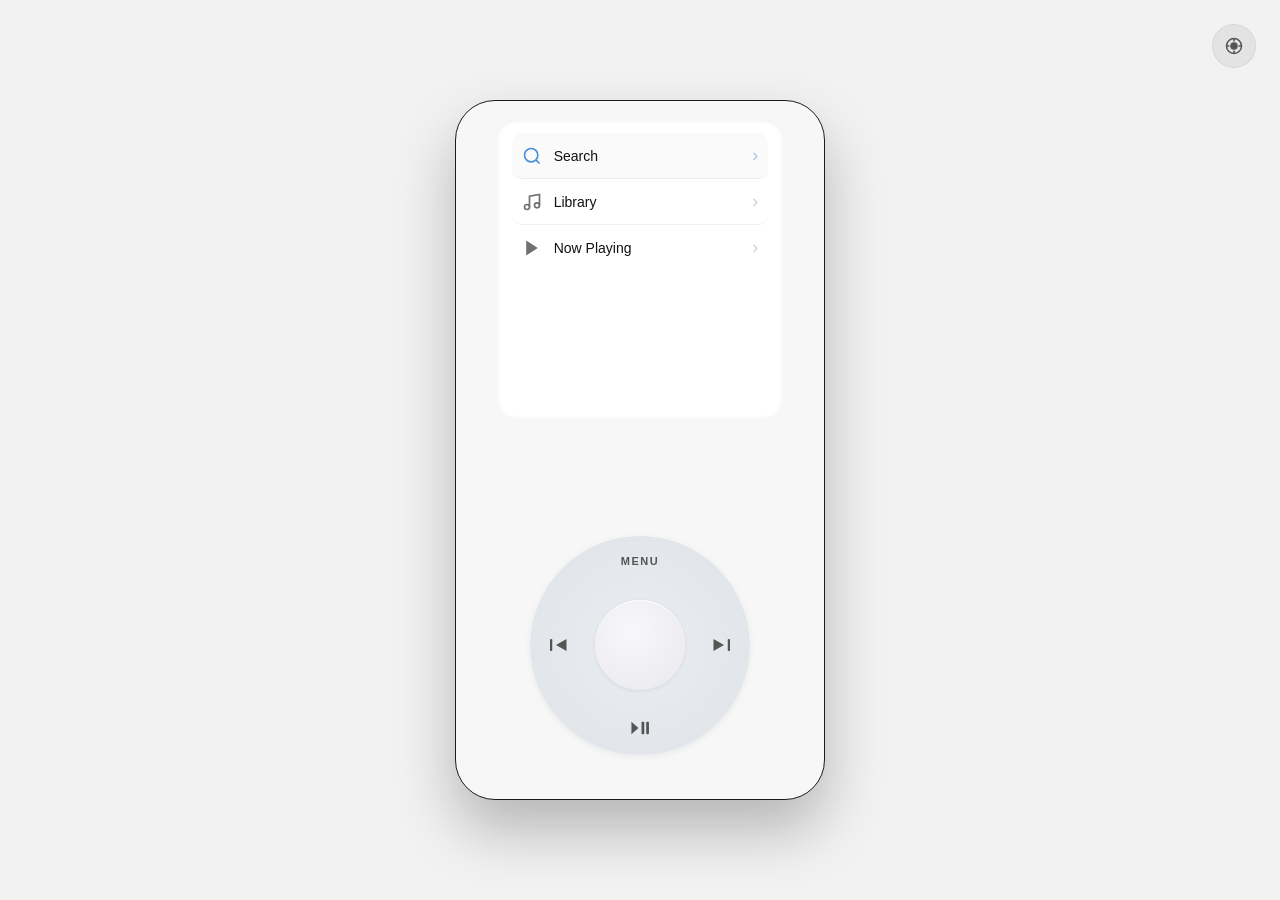
==== commit 1ba84a74: "fix: single theme button only (removed sun/moon toggle)" ====
--- a/static/index.html
+++ b/static/index.html
@@ -11,9 +11,9 @@
 
 <body>
   <div class="canvas">
-    <!-- Theme controls -->
+    <!-- Theme control — single button -->
     <div class="theme-controls">
-      <button class="theme-cycle" id="themeCycle" title="Change color theme">
+      <button class="theme-cycle" id="themeCycle" title="Change theme">
         <svg width="18" height="18" viewBox="0 0 24 24" fill="none" stroke="currentColor" stroke-width="2">
           <circle cx="12" cy="12" r="10" />
           <circle cx="12" cy="12" r="4" fill="currentColor" />
@@ -21,24 +21,6 @@
           <line x1="12" y1="18" x2="12" y2="22" />
           <line x1="2" y1="12" x2="6" y2="12" />
           <line x1="18" y1="12" x2="22" y2="12" />
-        </svg>
-      </button>
-      <button class="theme-toggle" id="themeToggle" title="Light / Dark">
-        <svg id="themeIconSun" width="18" height="18" viewBox="0 0 24 24" fill="none" stroke="currentColor"
-          stroke-width="2">
-          <circle cx="12" cy="12" r="5" />
-          <line x1="12" y1="1" x2="12" y2="3" />
-          <line x1="12" y1="21" x2="12" y2="23" />
-          <line x1="4.22" y1="4.22" x2="5.64" y2="5.64" />
-          <line x1="18.36" y1="18.36" x2="19.78" y2="19.78" />
-          <line x1="1" y1="12" x2="3" y2="12" />
-          <line x1="21" y1="12" x2="23" y2="12" />
-          <line x1="4.22" y1="19.78" x2="5.64" y2="18.36" />
-          <line x1="18.36" y1="5.64" x2="19.78" y2="4.22" />
-        </svg>
-        <svg id="themeIconMoon" width="18" height="18" viewBox="0 0 24 24" fill="none" stroke="currentColor"
-          stroke-width="2" style="display:none">
-          <path d="M21 12.79A9 9 0 1111.21 3 7 7 0 0021 12.79z" />
         </svg>
       </button>
     </div>
@@ -87,20 +69,14 @@
             <div class="result-title" id="resultTitle"></div>
             <div class="result-meta" id="resultMeta"></div>
             <div class="quality-selector" id="qualitySelector">
-              <div class="quality-label">Quality</div>
-              <div class="quality-options">
-                <button class="quality-opt" data-quality="320" data-label="High">
-                  <span class="q-name">High</span>
-                  <span class="q-detail">320kbps · <span class="q-size"></span></span>
-                </button>
-                <button class="quality-opt active" data-quality="192" data-label="Medium">
-                  <span class="q-name">Medium</span>
-                  <span class="q-detail">192kbps · <span class="q-size"></span></span>
-                </button>
-                <button class="quality-opt" data-quality="128" data-label="Low">
-                  <span class="q-name">Low</span>
-                  <span class="q-detail">128kbps · <span class="q-size"></span></span>
-                </button>
+              <div class="format-toggle-row">
+                <button class="fmt-btn active" id="fmtMp3" data-codec="mp3">MP3</button>
+                <button class="fmt-btn" id="fmtOpus" data-codec="opus">Opus <span class="fmt-badge">~60%
+                    smaller</span></button>
+              </div>
+              <div class="quality-label" id="qualityLabel">Quality</div>
+              <div class="quality-options" id="qualityOptions">
+                <!-- populated by JS based on selected codec -->
               </div>
             </div>
             <button id="downloadBtn" class="download-btn"><svg width="14" height="14" viewBox="0 0 24 24" fill="none"
